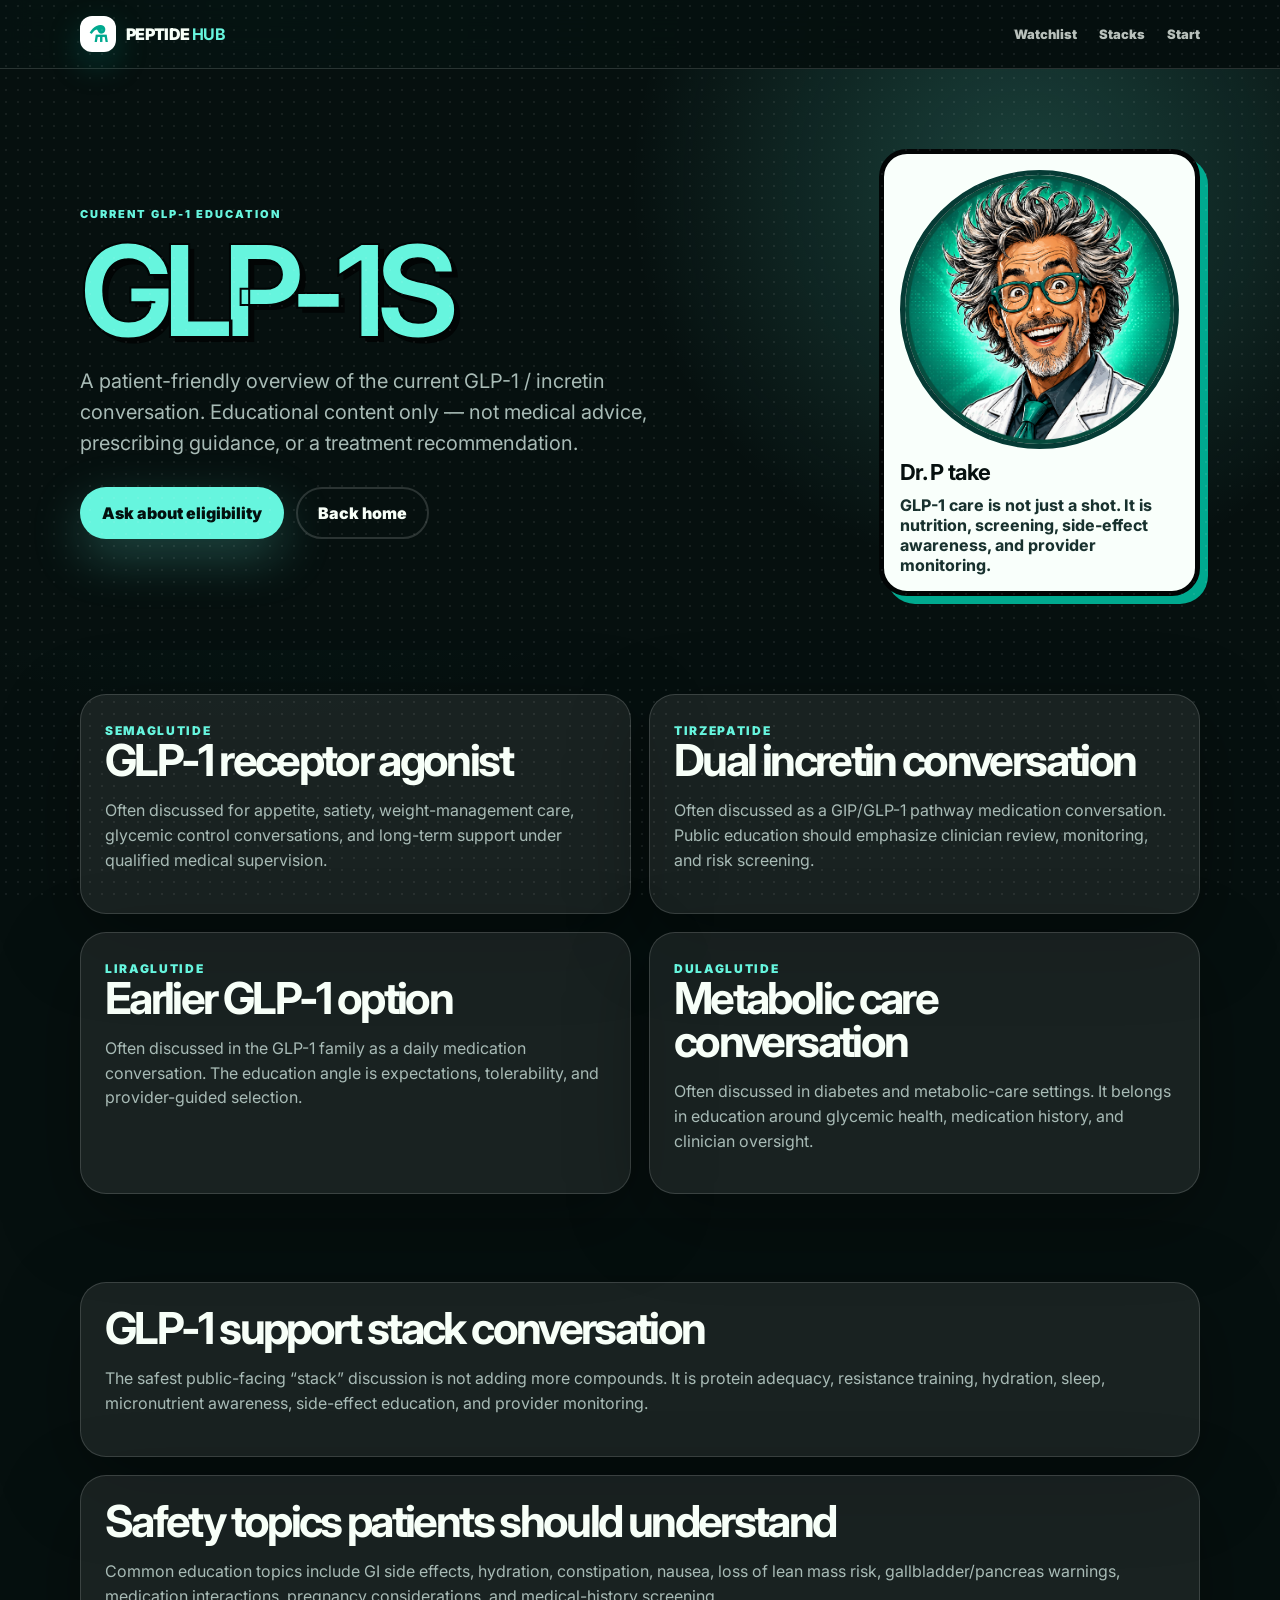
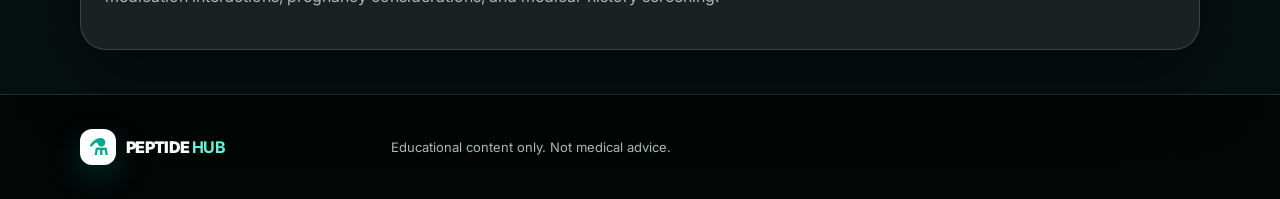
==== glp-1.html @ b8467447 "Add GLP-1 education page" ====
<!doctype html><html lang="en"><head><meta charset="UTF-8"><meta name="viewport" content="width=device-width, initial-scale=1.0"><title>GLP-1 Education | PeptideHubRx</title><meta name="description" content="Educational GLP-1 overview covering semaglutide, tirzepatide, liraglutide, and dulaglutide conversations."><link rel="preconnect" href="https://fonts.googleapis.com"><link rel="preconnect" href="https://fonts.gstatic.com" crossorigin><link href="https://fonts.googleapis.com/css2?family=Inter:wght@400;600;700;800;900&display=swap" rel="stylesheet"><link rel="stylesheet" href="styles.css"><link rel="stylesheet" href="page.css"></head><body><header class="site-header"><nav class="nav container"><a class="brand" href="index.html"><span class="brand-icon">⚗</span><span>PEPTIDE <b>HUB</b></span></a><div class="nav-links open-static"><a href="index.html#watchlist">Watchlist</a><a href="stacks.html">Stacks</a><a href="index.html#contact">Start</a></div></nav></header><main><section class="detail-hero"><div class="container detail-grid"><div><p class="eyebrow">Current GLP-1 education</p><h1>GLP-1s</h1><p class="hero-subhead">A patient-friendly overview of the current GLP-1 / incretin conversation. Educational content only — not medical advice, prescribing guidance, or a treatment recommendation.</p><div class="hero-actions"><a class="btn btn-primary" href="index.html#contact">Ask about eligibility</a><a class="btn btn-secondary" href="index.html">Back home</a></div></div><div class="drp-mini"><img src="0DFFDA9E-B63D-43A8-9CCC-87F499FAFA7E.png" alt="Dr. P"><strong>Dr. P take</strong><span>GLP-1 care is not just a shot. It is nutrition, screening, side-effect awareness, and provider monitoring.</span></div></div></section><section class="detail-section"><div class="container glp-grid"><article class="glp-card"><span>Semaglutide</span><h2>GLP-1 receptor agonist</h2><p>Often discussed for appetite, satiety, weight-management care, glycemic control conversations, and long-term support under qualified medical supervision.</p></article><article class="glp-card"><span>Tirzepatide</span><h2>Dual incretin conversation</h2><p>Often discussed as a GIP/GLP-1 pathway medication conversation. Public education should emphasize clinician review, monitoring, and risk screening.</p></article><article class="glp-card"><span>Liraglutide</span><h2>Earlier GLP-1 option</h2><p>Often discussed in the GLP-1 family as a daily medication conversation. The education angle is expectations, tolerability, and provider-guided selection.</p></article><article class="glp-card"><span>Dulaglutide</span><h2>Metabolic care conversation</h2><p>Often discussed in diabetes and metabolic-care settings. It belongs in education around glycemic health, medication history, and clinician oversight.</p></article></div></section><section class="detail-section"><div class="container detail-content"><article><h2>GLP-1 support stack conversation</h2><p>The safest public-facing “stack” discussion is not adding more compounds. It is protein adequacy, resistance training, hydration, sleep, micronutrient awareness, side-effect education, and provider monitoring.</p></article><article><h2>Safety topics patients should understand</h2><p>Common education topics include GI side effects, hydration, constipation, nausea, loss of lean mass risk, gallbladder/pancreas warnings, medication interactions, pregnancy considerations, and medical-history screening.</p></article></div></section></main><footer class="footer"><div class="container footer-grid"><a class="brand" href="index.html"><span class="brand-icon">⚗</span><span>PEPTIDE <b>HUB</b></span></a><p>Educational content only. Not medical advice.</p></div></footer><script src="script.js"></script></body></html>
---- styles.css ----
:root {
  --bg: #06100f;
  --bg2: #0a1817;
  --ink: #f7fff8;
  --muted: #a8bbb6;
  --teal: #00a98f;
  --teal2: #66f5de;
  --black: #020505;
  --white: #ffffff;
  --line: rgba(255,255,255,.15);
  --card: rgba(255,255,255,.08);
  --shadow: 0 24px 80px rgba(0,0,0,.35);
}
* { box-sizing: border-box; }
html { scroll-behavior: smooth; }
body {
  margin: 0;
  font-family: Inter, system-ui, -apple-system, BlinkMacSystemFont, "Segoe UI", sans-serif;
  background: radial-gradient(circle at 20% 0%, rgba(0,169,143,.18), transparent 35%), var(--bg);
  color: var(--ink);
  overflow-x: hidden;
}
body::before {
  content: "";
  position: fixed;
  inset: 0;
  pointer-events: none;
  opacity: .07;
  background-image: radial-gradient(#fff 1px, transparent 1px);
  background-size: 12px 12px;
  z-index: 999;
}
a { color: inherit; text-decoration: none; }
img, svg { max-width: 100%; display: block; }
.container { width: min(1120px, calc(100% - 32px)); margin: 0 auto; }
.site-header {
  position: sticky;
  top: 0;
  z-index: 50;
  background: rgba(6,16,15,.86);
  border-bottom: 1px solid var(--line);
  backdrop-filter: blur(16px);
}
.nav { min-height: 68px; display: flex; align-items: center; justify-content: space-between; gap: 16px; }
.brand { display: inline-flex; align-items: center; gap: 10px; font-weight: 950; letter-spacing: -.04em; }
.brand b { color: var(--teal2); }
.brand-icon { width: 36px; height: 36px; border-radius: 12px; display: grid; place-items: center; background: var(--white); color: var(--teal); font-size: 22px; box-shadow: 0 12px 32px rgba(0,169,143,.25); }
.nav-links { display: flex; align-items: center; gap: 22px; font-size: 13px; font-weight: 900; color: rgba(247,255,248,.74); }
.nav-cta { padding: 10px 16px; border-radius: 999px; background: var(--white); color: var(--black) !important; }
.nav-toggle { display: none; }

.mobile-hero { min-height: calc(100svh - 68px); display: grid; align-items: center; padding: 42px 0 38px; position: relative; overflow: hidden; }
.mobile-hero::after { content: ""; position: absolute; inset: auto -10% -18% -10%; height: 40%; background: radial-gradient(circle, rgba(102,245,222,.22), transparent 65%); pointer-events: none; }
.hero-wrap { display: grid; grid-template-columns: 1fr .72fr; gap: 42px; align-items: center; position: relative; z-index: 2; }
.eyebrow { margin: 0 0 13px; color: var(--teal2); font-size: 11px; letter-spacing: .18em; text-transform: uppercase; font-weight: 950; }
h1, h2, h3, p { margin-top: 0; }
h1 { font-size: clamp(44px, 7vw, 88px); line-height: .86; letter-spacing: -.085em; margin-bottom: 20px; text-transform: uppercase; }
h2 { font-size: clamp(32px, 4.8vw, 64px); line-height: .92; letter-spacing: -.07em; margin-bottom: 16px; }
h3 { font-size: 24px; line-height: 1; letter-spacing: -.05em; margin-bottom: 8px; }
p { color: var(--muted); line-height: 1.55; }
.hero-subhead { font-size: clamp(16px, 2vw, 20px); max-width: 650px; }
.hero-actions { display: flex; gap: 12px; flex-wrap: wrap; margin-top: 28px; }
.btn { min-height: 52px; display: inline-flex; align-items: center; justify-content: center; padding: 0 20px; border-radius: 999px; font-weight: 950; border: 2px solid transparent; transition: transform .2s ease, box-shadow .2s ease; }
.btn:hover { transform: translateY(-3px); }
.btn-primary { background: var(--teal2); color: #03100e; box-shadow: 0 18px 50px rgba(102,245,222,.25); }
.btn-secondary { background: transparent; border-color: var(--line); color: var(--ink); }
.drp-hero-card { position: relative; border-radius: 34px; padding: 24px; background: linear-gradient(180deg, rgba(255,255,255,.13), rgba(255,255,255,.06)); border: 1px solid var(--line); box-shadow: var(--shadow); overflow: hidden; }
.comic-burst { position: absolute; top: 18px; left: 18px; z-index: 4; background: var(--white); color: var(--black); border: 4px solid var(--black); transform: rotate(-7deg); padding: 7px 14px; font-weight: 950; font-size: 24px; box-shadow: 6px 6px 0 var(--teal); }
.drp-portrait { width: min(100%, 390px); margin: 10px auto 0; }
.drp-label { margin-top: -10px; background: #fff; color: #06100f; border: 4px solid #000; border-radius: 20px; padding: 14px 16px; box-shadow: 8px 8px 0 var(--teal); }
.drp-label strong { display: block; font-size: 20px; letter-spacing: -.04em; }
.drp-label span { display: block; color: #18312e; font-weight: 750; font-size: 13px; margin-top: 4px; }

.trust-strip { padding: 18px 0; background: #020605; border-top: 1px solid var(--line); border-bottom: 1px solid var(--line); }
.trust-grid { display: grid; grid-template-columns: repeat(3, 1fr); gap: 12px; }
.trust-grid div { padding: 16px; border-left: 1px solid var(--line); }
.trust-grid strong { display: block; text-transform: uppercase; font-size: 14px; }
.trust-grid span { color: var(--muted); font-size: 13px; }

.watchlist-section, .comparison-section, .how-section, .final-cta { padding: 82px 0; }
.section-heading { max-width: 760px; margin-bottom: 28px; }
.watchlist-grid { display: grid; grid-template-columns: repeat(3, 1fr); gap: 18px; }
.watch-card { background: #f9fffb; color: #07100f; border: 5px solid #020505; border-radius: 28px; padding: 20px; box-shadow: 10px 10px 0 var(--teal), 0 22px 70px rgba(0,0,0,.28); position: relative; overflow: hidden; }
.watch-card::before { content: ""; position: absolute; inset: 0; opacity: .12; background-image: radial-gradient(#111 1px, transparent 1px); background-size: 9px 9px; pointer-events: none; }
.watch-card > * { position: relative; z-index: 2; }
.watch-top { display: flex; justify-content: space-between; gap: 10px; align-items: center; margin-bottom: 16px; }
.watch-top span { background: #06100f; color: #fff; padding: 7px 10px; border-radius: 999px; text-transform: uppercase; font-size: 11px; font-weight: 950; }
.watch-top b { color: var(--teal); text-transform: uppercase; font-size: 12px; }
.watch-card h3 { font-size: clamp(42px, 5vw, 64px); color: var(--teal); text-transform: uppercase; -webkit-text-stroke: 2px #06100f; text-shadow: 4px 4px 0 #06100f; margin-bottom: 10px; }
.tagline { color: #06100f; background: #06100f; color: #fff; display: inline-block; padding: 8px 11px; border-radius: 999px; font-weight: 950; margin-bottom: 16px; }
ul { list-style: none; padding: 0; margin: 0; display: grid; gap: 10px; }
li { background: #fff; border: 3px solid #06100f; border-radius: 16px; padding: 12px; color: #111; font-weight: 650; line-height: 1.3; }
li strong { color: var(--teal); text-transform: uppercase; }

.comparison-card, .cta-card { border: 1px solid var(--line); border-radius: 34px; background: linear-gradient(135deg, rgba(255,255,255,.12), rgba(255,255,255,.05)); padding: 28px; box-shadow: var(--shadow); }
.comparison-card { display: grid; grid-template-columns: .85fr 1.15fr; gap: 28px; align-items: center; }
.compare-grid { display: grid; grid-template-columns: 1fr 1fr; gap: 16px; }
.compare-grid div { background: #fff; color: #06100f; border: 4px solid #000; border-radius: 24px; padding: 18px; box-shadow: 7px 7px 0 var(--teal); }
.compare-grid h3 { color: var(--teal); font-size: 34px; text-transform: uppercase; -webkit-text-stroke: 1px #06100f; }
.compare-grid p { color: #112421; font-weight: 700; }

.how-grid { display: grid; grid-template-columns: .8fr 1.2fr; gap: 38px; align-items: start; }
.steps-list { display: grid; gap: 14px; }
.step { display: grid; grid-template-columns: 58px 1fr; gap: 16px; align-items: start; padding: 20px; border-radius: 24px; border: 1px solid var(--line); background: var(--card); }
.step span { width: 52px; height: 52px; display: grid; place-items: center; background: var(--teal2); color: #06100f; border-radius: 18px; font-weight: 950; }
.step strong { font-size: 22px; }
.step p { margin: 5px 0 0; }

.cta-card { display: grid; grid-template-columns: .9fr .75fr; gap: 28px; align-items: center; background: radial-gradient(circle at 20% 10%, rgba(102,245,222,.18), transparent 34%), rgba(255,255,255,.08); }
.lead-form { display: grid; gap: 12px; padding: 18px; border-radius: 24px; background: rgba(0,0,0,.32); border: 1px solid var(--line); }
.lead-form label { display: grid; gap: 7px; font-size: 13px; font-weight: 850; }
input, select { width: 100%; min-height: 50px; border: 1px solid var(--line); border-radius: 14px; padding: 0 12px; font: inherit; background: rgba(255,255,255,.1); color: var(--ink); }
select option { color: #06100f; }
.checkbox { grid-template-columns: 18px 1fr !important; color: var(--muted); line-height: 1.35; }
.checkbox input { width: auto; min-height: auto; margin-top: 3px; }
.form-message { color: var(--teal2); font-weight: 900; margin: 0; }
.footer { padding: 34px 0; background: #020605; border-top: 1px solid var(--line); }
.footer-grid { display: grid; grid-template-columns: .35fr 1fr; gap: 28px; align-items: center; }
.footer p { font-size: 13px; margin: 0; }

.reveal { opacity: 0; transform: translateY(22px); transition: opacity .55s ease, transform .55s ease; }
.reveal.in-view { opacity: 1; transform: translateY(0); }

@media (max-width: 860px) {
  .nav-toggle { display: inline-flex; border: 1px solid var(--line); color: var(--ink); background: transparent; border-radius: 999px; padding: 8px 12px; }
  .nav-links { position: absolute; top: 72px; left: 16px; right: 16px; display: none; flex-direction: column; align-items: stretch; padding: 16px; background: rgba(6,16,15,.96); border: 1px solid var(--line); border-radius: 22px; }
  .nav-links.open { display: flex; }
  .hero-wrap, .comparison-card, .how-grid, .cta-card, .footer-grid { grid-template-columns: 1fr; }
  .watchlist-grid { grid-template-columns: 1fr; }
  .trust-grid { grid-template-columns: 1fr; }
  .compare-grid { grid-template-columns: 1fr; }
  .mobile-hero { padding-top: 28px; min-height: auto; }
  .hero-copy { text-align: center; }
  .hero-actions { justify-content: center; }
  .drp-hero-card { max-width: 430px; margin: 0 auto; }
}

@media (max-width: 520px) {
  .container { width: min(100% - 24px, 1120px); }
  .nav { min-height: 62px; }
  .brand { font-size: 15px; }
  .brand-icon { width: 32px; height: 32px; font-size: 20px; }
  h1 { font-size: 42px; line-height: .9; }
  h2 { font-size: 34px; }
  .hero-subhead { font-size: 15.5px; }
  .hero-actions .btn { width: 100%; }
  .drp-hero-card { padding: 16px; border-radius: 26px; }
  .comic-burst { font-size: 20px; box-shadow: 4px 4px 0 var(--teal); }
  .drp-label { box-shadow: 5px 5px 0 var(--teal); }
  .watchlist-section, .comparison-section, .how-section, .final-cta { padding: 58px 0; }
  .watch-card { border-width: 4px; padding: 16px; box-shadow: 6px 6px 0 var(--teal); }
  .watch-card h3 { font-size: 46px; }
  li { font-size: 14px; }
  .trust-grid div { border-left: 0; border-top: 1px solid var(--line); }
  .step { grid-template-columns: 46px 1fr; padding: 16px; }
  .step span { width: 42px; height: 42px; border-radius: 14px; font-size: 12px; }
}

@media (prefers-reduced-motion: reduce) {
  *, *::before, *::after { animation: none !important; transition: none !important; scroll-behavior: auto !important; }
  .reveal { opacity: 1; transform: none; }
}
---- page.css ----
.ticker-wrap{overflow:hidden;background:#f9fffb;color:#06100f;border-top:4px solid #020505;border-bottom:4px solid #020505;white-space:nowrap}.ticker-track{display:inline-flex;gap:22px;align-items:center;min-width:max-content;padding:12px 0;animation:tickerMove 28s linear infinite}.ticker-track span{font-weight:950;text-transform:uppercase;letter-spacing:-.02em;border:3px solid #020505;border-radius:999px;padding:8px 12px;background:#fff;box-shadow:4px 4px 0 var(--teal)}@keyframes tickerMove{from{transform:translateX(0)}to{transform:translateX(-50%)}}.card-link{display:block;color:#07100f}.card-link:hover{transform:translateY(-4px)}.compact-section{padding-top:30px}.stack-feature-card{display:grid;gap:10px;background:#f9fffb;color:#06100f;border:5px solid #020505;border-radius:28px;padding:24px;box-shadow:10px 10px 0 var(--teal);font-weight:900}.stack-feature-card span{color:var(--teal);text-transform:uppercase;letter-spacing:.12em;font-size:12px}.stack-feature-card strong{font-size:clamp(25px,4vw,44px);line-height:1;letter-spacing:-.06em}.stack-feature-card em{font-style:normal;color:#06100f}.detail-hero{padding:80px 0 54px;background:radial-gradient(circle at 80% 20%,rgba(102,245,222,.22),transparent 35%),var(--bg)}.detail-grid{display:grid;grid-template-columns:1fr .42fr;gap:34px;align-items:center}.detail-hero h1{font-size:clamp(64px,11vw,128px);color:var(--teal2);text-transform:uppercase;-webkit-text-stroke:2px #020505;text-shadow:5px 5px 0 #020505}.drp-mini{background:#f9fffb;color:#06100f;border:5px solid #020505;border-radius:28px;padding:16px;box-shadow:8px 8px 0 var(--teal);display:grid;gap:10px}.drp-mini img{border-radius:50%;border:5px solid #063b35}.drp-mini strong{font-size:22px;letter-spacing:-.04em}.drp-mini span{color:#18312e;font-weight:750}.detail-section{padding:44px 0}.detail-content{display:grid;gap:18px}.detail-content article,.stack-card,.glp-card{background:rgba(255,255,255,.08);border:1px solid var(--line);border-radius:26px;padding:24px;box-shadow:var(--shadow)}.detail-content h2,.stack-card h2,.glp-card h2{font-size:clamp(28px,4vw,44px);line-height:.98;letter-spacing:-.06em}.detail-content p,.stack-card p,.glp-card p{font-size:16px}.stack-library,.glp-grid{display:grid;grid-template-columns:repeat(2,1fr);gap:18px}.stack-card span,.glp-card span{color:var(--teal2);text-transform:uppercase;font-size:12px;letter-spacing:.14em;font-weight:950}.stack-card a{display:inline-flex;margin:10px 10px 0 0;background:var(--teal2);color:#06100f;border-radius:999px;padding:9px 12px;font-weight:950}.compare-grid a{background:#fff;color:#06100f;border:4px solid #000;border-radius:24px;padding:18px;box-shadow:7px 7px 0 var(--teal);display:block}.open-static{display:flex!important;position:static!important;background:transparent!important;border:0!important;padding:0!important}@media(max-width:860px){.ticker-track{animation-duration:36s}.detail-grid,.stack-library,.glp-grid{grid-template-columns:1fr}.detail-hero{padding-top:50px}.open-static{gap:12px;font-size:12px}.drp-mini{max-width:340px;margin:0 auto}.stack-feature-card{box-shadow:6px 6px 0 var(--teal)}}@media(prefers-reduced-motion:reduce){.ticker-track{animation:none}}
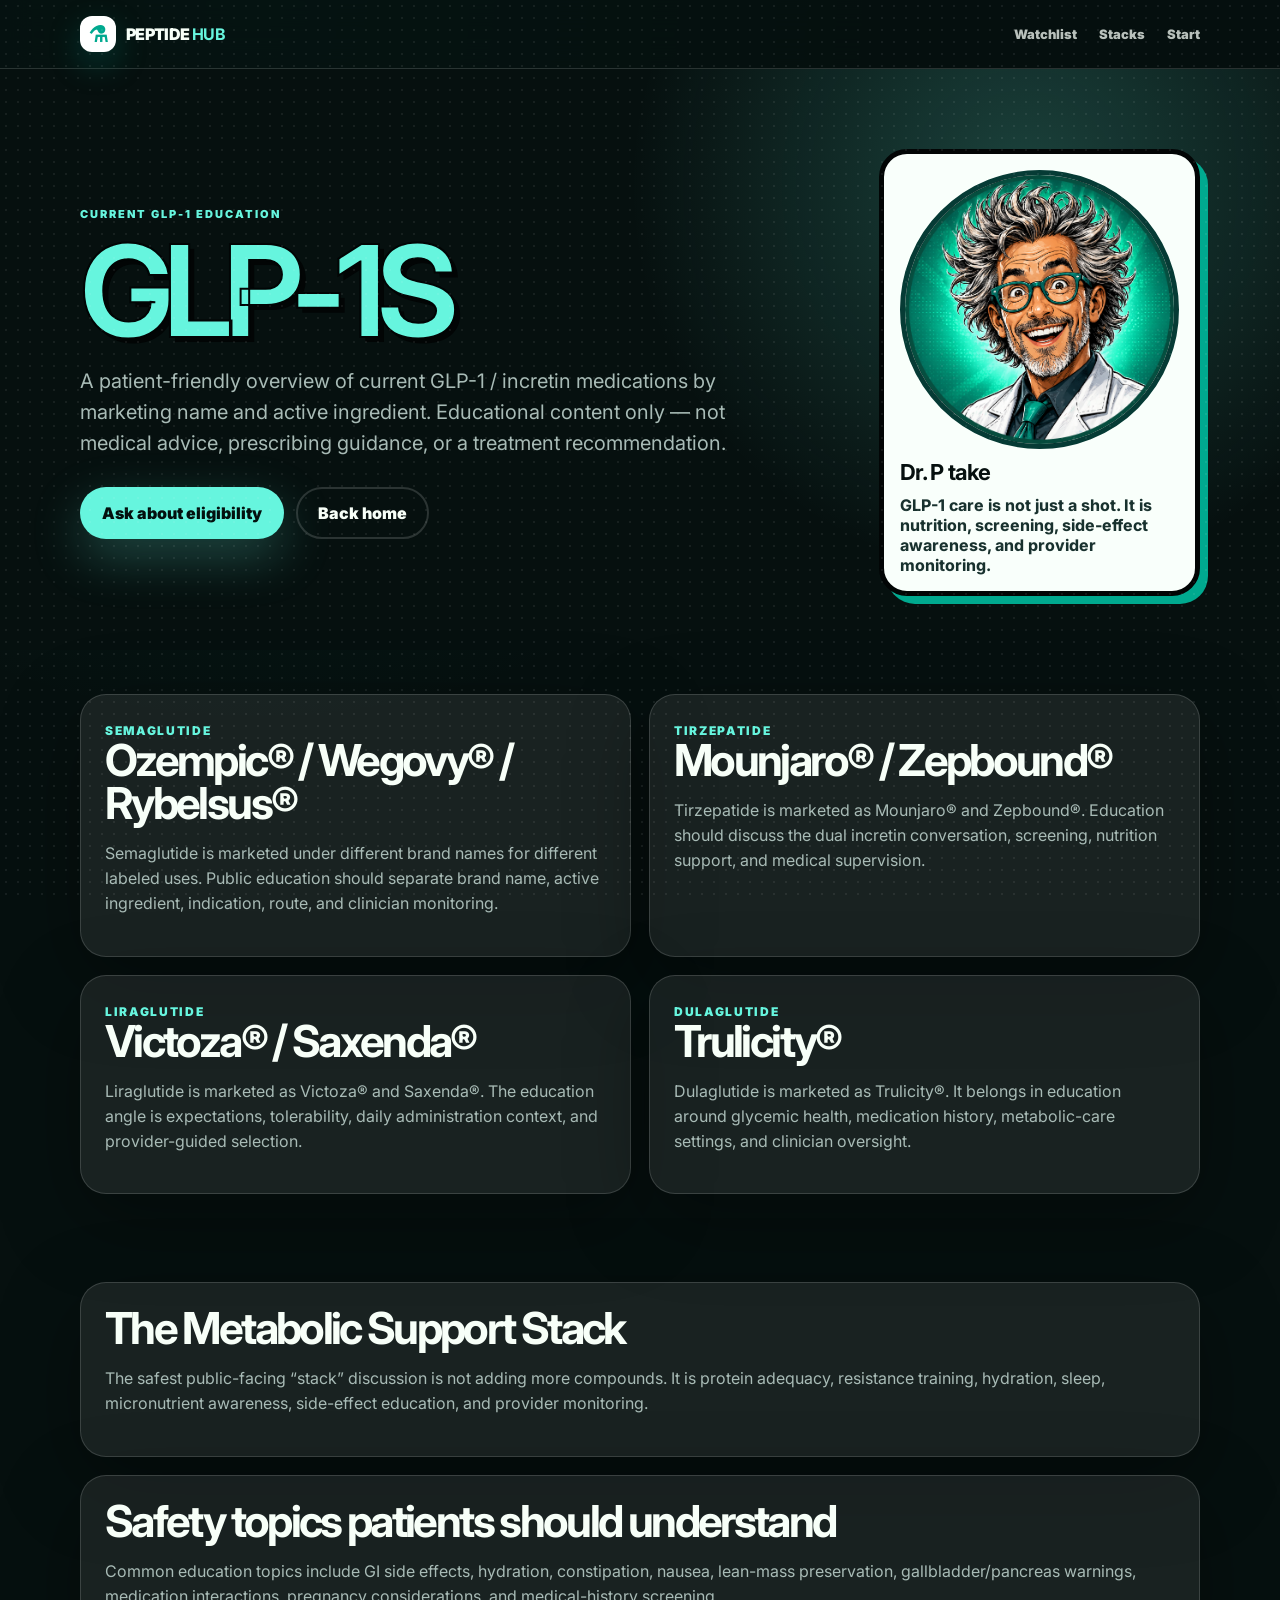
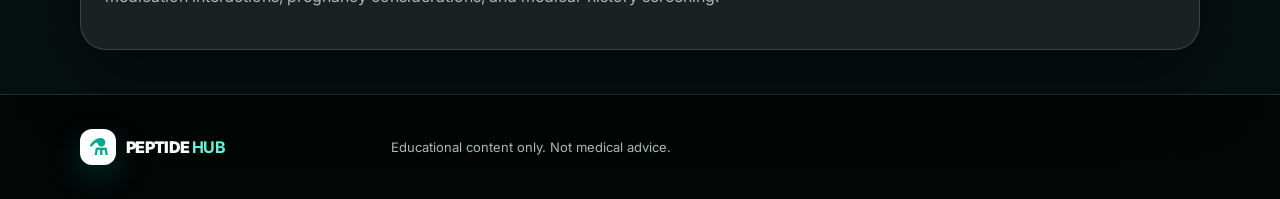
==== commit ca16bff8: "Update GLP1 page with marketing names" ====
--- a/glp-1.html
+++ b/glp-1.html
@@ -1 +1 @@
-<!doctype html><html lang="en"><head><meta charset="UTF-8"><meta name="viewport" content="width=device-width, initial-scale=1.0"><title>GLP-1 Education | PeptideHubRx</title><meta name="description" content="Educational GLP-1 overview covering semaglutide, tirzepatide, liraglutide, and dulaglutide conversations."><link rel="preconnect" href="https://fonts.googleapis.com"><link rel="preconnect" href="https://fonts.gstatic.com" crossorigin><link href="https://fonts.googleapis.com/css2?family=Inter:wght@400;600;700;800;900&display=swap" rel="stylesheet"><link rel="stylesheet" href="styles.css"><link rel="stylesheet" href="page.css"></head><body><header class="site-header"><nav class="nav container"><a class="brand" href="index.html"><span class="brand-icon">⚗</span><span>PEPTIDE <b>HUB</b></span></a><div class="nav-links open-static"><a href="index.html#watchlist">Watchlist</a><a href="stacks.html">Stacks</a><a href="index.html#contact">Start</a></div></nav></header><main><section class="detail-hero"><div class="container detail-grid"><div><p class="eyebrow">Current GLP-1 education</p><h1>GLP-1s</h1><p class="hero-subhead">A patient-friendly overview of the current GLP-1 / incretin conversation. Educational content only — not medical advice, prescribing guidance, or a treatment recommendation.</p><div class="hero-actions"><a class="btn btn-primary" href="index.html#contact">Ask about eligibility</a><a class="btn btn-secondary" href="index.html">Back home</a></div></div><div class="drp-mini"><img src="0DFFDA9E-B63D-43A8-9CCC-87F499FAFA7E.png" alt="Dr. P"><strong>Dr. P take</strong><span>GLP-1 care is not just a shot. It is nutrition, screening, side-effect awareness, and provider monitoring.</span></div></div></section><section class="detail-section"><div class="container glp-grid"><article class="glp-card"><span>Semaglutide</span><h2>GLP-1 receptor agonist</h2><p>Often discussed for appetite, satiety, weight-management care, glycemic control conversations, and long-term support under qualified medical supervision.</p></article><article class="glp-card"><span>Tirzepatide</span><h2>Dual incretin conversation</h2><p>Often discussed as a GIP/GLP-1 pathway medication conversation. Public education should emphasize clinician review, monitoring, and risk screening.</p></article><article class="glp-card"><span>Liraglutide</span><h2>Earlier GLP-1 option</h2><p>Often discussed in the GLP-1 family as a daily medication conversation. The education angle is expectations, tolerability, and provider-guided selection.</p></article><article class="glp-card"><span>Dulaglutide</span><h2>Metabolic care conversation</h2><p>Often discussed in diabetes and metabolic-care settings. It belongs in education around glycemic health, medication history, and clinician oversight.</p></article></div></section><section class="detail-section"><div class="container detail-content"><article><h2>GLP-1 support stack conversation</h2><p>The safest public-facing “stack” discussion is not adding more compounds. It is protein adequacy, resistance training, hydration, sleep, micronutrient awareness, side-effect education, and provider monitoring.</p></article><article><h2>Safety topics patients should understand</h2><p>Common education topics include GI side effects, hydration, constipation, nausea, loss of lean mass risk, gallbladder/pancreas warnings, medication interactions, pregnancy considerations, and medical-history screening.</p></article></div></section></main><footer class="footer"><div class="container footer-grid"><a class="brand" href="index.html"><span class="brand-icon">⚗</span><span>PEPTIDE <b>HUB</b></span></a><p>Educational content only. Not medical advice.</p></div></footer><script src="script.js"></script></body></html>+<!doctype html><html lang="en"><head><meta charset="UTF-8"><meta name="viewport" content="width=device-width, initial-scale=1.0"><title>GLP-1 Education | PeptideHubRx</title><meta name="description" content="Educational GLP-1 overview covering Ozempic, Wegovy, Rybelsus, Mounjaro, Zepbound, Saxenda, Victoza, Trulicity, and their active ingredients."><link rel="preconnect" href="https://fonts.googleapis.com"><link rel="preconnect" href="https://fonts.gstatic.com" crossorigin><link href="https://fonts.googleapis.com/css2?family=Inter:wght@400;600;700;800;900&display=swap" rel="stylesheet"><link rel="stylesheet" href="styles.css"></head><body><header class="site-header"><nav class="nav container"><a class="brand" href="index.html"><span class="brand-icon">⚗</span><span>PEPTIDE <b>HUB</b></span></a><div class="nav-links open-static"><a href="index.html#watchlist">Watchlist</a><a href="stacks.html">Stacks</a><a href="index.html#contact">Start</a></div></nav></header><main><section class="detail-hero"><div class="container detail-grid"><div><p class="eyebrow">Current GLP-1 education</p><h1>GLP-1s</h1><p class="hero-subhead">A patient-friendly overview of current GLP-1 / incretin medications by marketing name and active ingredient. Educational content only — not medical advice, prescribing guidance, or a treatment recommendation.</p><div class="hero-actions"><a class="btn btn-primary" href="index.html#contact">Ask about eligibility</a><a class="btn btn-secondary" href="index.html">Back home</a></div></div><div class="drp-mini"><img src="0DFFDA9E-B63D-43A8-9CCC-87F499FAFA7E.png" alt="Dr. P"><strong>Dr. P take</strong><span>GLP-1 care is not just a shot. It is nutrition, screening, side-effect awareness, and provider monitoring.</span></div></div></section><section class="detail-section"><div class="container glp-grid"><article class="glp-card"><span>Semaglutide</span><h2>Ozempic® / Wegovy® / Rybelsus®</h2><p>Semaglutide is marketed under different brand names for different labeled uses. Public education should separate brand name, active ingredient, indication, route, and clinician monitoring.</p></article><article class="glp-card"><span>Tirzepatide</span><h2>Mounjaro® / Zepbound®</h2><p>Tirzepatide is marketed as Mounjaro® and Zepbound®. Education should discuss the dual incretin conversation, screening, nutrition support, and medical supervision.</p></article><article class="glp-card"><span>Liraglutide</span><h2>Victoza® / Saxenda®</h2><p>Liraglutide is marketed as Victoza® and Saxenda®. The education angle is expectations, tolerability, daily administration context, and provider-guided selection.</p></article><article class="glp-card"><span>Dulaglutide</span><h2>Trulicity®</h2><p>Dulaglutide is marketed as Trulicity®. It belongs in education around glycemic health, medication history, metabolic-care settings, and clinician oversight.</p></article></div></section><section class="detail-section"><div class="container detail-content"><article><h2>The Metabolic Support Stack</h2><p>The safest public-facing “stack” discussion is not adding more compounds. It is protein adequacy, resistance training, hydration, sleep, micronutrient awareness, side-effect education, and provider monitoring.</p></article><article><h2>Safety topics patients should understand</h2><p>Common education topics include GI side effects, hydration, constipation, nausea, lean-mass preservation, gallbladder/pancreas warnings, medication interactions, pregnancy considerations, and medical-history screening.</p></article></div></section></main><footer class="footer"><div class="container footer-grid"><a class="brand" href="index.html"><span class="brand-icon">⚗</span><span>PEPTIDE <b>HUB</b></span></a><p>Educational content only. Not medical advice.</p></div></footer><script src="script.js"></script></body></html>
--- a/styles.css
+++ b/styles.css
@@ -48,7 +48,6 @@
 .nav-links { display: flex; align-items: center; gap: 22px; font-size: 13px; font-weight: 900; color: rgba(247,255,248,.74); }
 .nav-cta { padding: 10px 16px; border-radius: 999px; background: var(--white); color: var(--black) !important; }
 .nav-toggle { display: none; }
-
 .mobile-hero { min-height: calc(100svh - 68px); display: grid; align-items: center; padding: 42px 0 38px; position: relative; overflow: hidden; }
 .mobile-hero::after { content: ""; position: absolute; inset: auto -10% -18% -10%; height: 40%; background: radial-gradient(circle, rgba(102,245,222,.22), transparent 65%); pointer-events: none; }
 .hero-wrap { display: grid; grid-template-columns: 1fr .72fr; gap: 42px; align-items: center; position: relative; z-index: 2; }
@@ -70,42 +69,38 @@
 .drp-label { margin-top: -10px; background: #fff; color: #06100f; border: 4px solid #000; border-radius: 20px; padding: 14px 16px; box-shadow: 8px 8px 0 var(--teal); }
 .drp-label strong { display: block; font-size: 20px; letter-spacing: -.04em; }
 .drp-label span { display: block; color: #18312e; font-weight: 750; font-size: 13px; margin-top: 4px; }
-
 .trust-strip { padding: 18px 0; background: #020605; border-top: 1px solid var(--line); border-bottom: 1px solid var(--line); }
 .trust-grid { display: grid; grid-template-columns: repeat(3, 1fr); gap: 12px; }
 .trust-grid div { padding: 16px; border-left: 1px solid var(--line); }
 .trust-grid strong { display: block; text-transform: uppercase; font-size: 14px; }
 .trust-grid span { color: var(--muted); font-size: 13px; }
-
 .watchlist-section, .comparison-section, .how-section, .final-cta { padding: 82px 0; }
 .section-heading { max-width: 760px; margin-bottom: 28px; }
 .watchlist-grid { display: grid; grid-template-columns: repeat(3, 1fr); gap: 18px; }
-.watch-card { background: #f9fffb; color: #07100f; border: 5px solid #020505; border-radius: 28px; padding: 20px; box-shadow: 10px 10px 0 var(--teal), 0 22px 70px rgba(0,0,0,.28); position: relative; overflow: hidden; }
+.watch-card { background: #f9fffb; color: #07100f; border: 5px solid #020505; border-radius: 28px; padding: 20px; box-shadow: 10px 10px 0 var(--teal), 0 22px 70px rgba(0,0,0,.28); position: relative; overflow: hidden; transition: transform .2s ease; }
+.watch-card:hover { transform: translateY(-4px); }
 .watch-card::before { content: ""; position: absolute; inset: 0; opacity: .12; background-image: radial-gradient(#111 1px, transparent 1px); background-size: 9px 9px; pointer-events: none; }
 .watch-card > * { position: relative; z-index: 2; }
 .watch-top { display: flex; justify-content: space-between; gap: 10px; align-items: center; margin-bottom: 16px; }
 .watch-top span { background: #06100f; color: #fff; padding: 7px 10px; border-radius: 999px; text-transform: uppercase; font-size: 11px; font-weight: 950; }
 .watch-top b { color: var(--teal); text-transform: uppercase; font-size: 12px; }
 .watch-card h3 { font-size: clamp(42px, 5vw, 64px); color: var(--teal); text-transform: uppercase; -webkit-text-stroke: 2px #06100f; text-shadow: 4px 4px 0 #06100f; margin-bottom: 10px; }
-.tagline { color: #06100f; background: #06100f; color: #fff; display: inline-block; padding: 8px 11px; border-radius: 999px; font-weight: 950; margin-bottom: 16px; }
+.tagline { background: #06100f; color: #fff; display: inline-block; padding: 8px 11px; border-radius: 999px; font-weight: 950; margin-bottom: 16px; }
 ul { list-style: none; padding: 0; margin: 0; display: grid; gap: 10px; }
 li { background: #fff; border: 3px solid #06100f; border-radius: 16px; padding: 12px; color: #111; font-weight: 650; line-height: 1.3; }
 li strong { color: var(--teal); text-transform: uppercase; }
-
 .comparison-card, .cta-card { border: 1px solid var(--line); border-radius: 34px; background: linear-gradient(135deg, rgba(255,255,255,.12), rgba(255,255,255,.05)); padding: 28px; box-shadow: var(--shadow); }
 .comparison-card { display: grid; grid-template-columns: .85fr 1.15fr; gap: 28px; align-items: center; }
 .compare-grid { display: grid; grid-template-columns: 1fr 1fr; gap: 16px; }
-.compare-grid div { background: #fff; color: #06100f; border: 4px solid #000; border-radius: 24px; padding: 18px; box-shadow: 7px 7px 0 var(--teal); }
+.compare-grid div, .compare-grid a { background: #fff; color: #06100f; border: 4px solid #000; border-radius: 24px; padding: 18px; box-shadow: 7px 7px 0 var(--teal); display: block; }
 .compare-grid h3 { color: var(--teal); font-size: 34px; text-transform: uppercase; -webkit-text-stroke: 1px #06100f; }
 .compare-grid p { color: #112421; font-weight: 700; }
-
 .how-grid { display: grid; grid-template-columns: .8fr 1.2fr; gap: 38px; align-items: start; }
 .steps-list { display: grid; gap: 14px; }
 .step { display: grid; grid-template-columns: 58px 1fr; gap: 16px; align-items: start; padding: 20px; border-radius: 24px; border: 1px solid var(--line); background: var(--card); }
 .step span { width: 52px; height: 52px; display: grid; place-items: center; background: var(--teal2); color: #06100f; border-radius: 18px; font-weight: 950; }
 .step strong { font-size: 22px; }
 .step p { margin: 5px 0 0; }
-
 .cta-card { display: grid; grid-template-columns: .9fr .75fr; gap: 28px; align-items: center; background: radial-gradient(circle at 20% 10%, rgba(102,245,222,.18), transparent 34%), rgba(255,255,255,.08); }
 .lead-form { display: grid; gap: 12px; padding: 18px; border-radius: 24px; background: rgba(0,0,0,.32); border: 1px solid var(--line); }
 .lead-form label { display: grid; gap: 7px; font-size: 13px; font-weight: 850; }
@@ -117,15 +112,15 @@
 .footer { padding: 34px 0; background: #020605; border-top: 1px solid var(--line); }
 .footer-grid { display: grid; grid-template-columns: .35fr 1fr; gap: 28px; align-items: center; }
 .footer p { font-size: 13px; margin: 0; }
-
 .reveal { opacity: 0; transform: translateY(22px); transition: opacity .55s ease, transform .55s ease; }
 .reveal.in-view { opacity: 1; transform: translateY(0); }
-
+.ticker-wrap{overflow:hidden;background:#f9fffb;color:#06100f;border-top:4px solid #020505;border-bottom:4px solid #020505;white-space:nowrap}.ticker-track{display:inline-flex;gap:22px;align-items:center;min-width:max-content;padding:12px 0;animation:tickerMove 28s linear infinite}.ticker-track span{font-weight:950;text-transform:uppercase;letter-spacing:-.02em;border:3px solid #020505;border-radius:999px;padding:8px 12px;background:#fff;box-shadow:4px 4px 0 var(--teal)}@keyframes tickerMove{from{transform:translateX(0)}to{transform:translateX(-50%)}}
+.card-link{display:block;color:#07100f}.compact-section{padding-top:30px}.stack-feature-card{display:grid;gap:10px;background:#f9fffb;color:#06100f;border:5px solid #020505;border-radius:28px;padding:24px;box-shadow:10px 10px 0 var(--teal);font-weight:900}.stack-feature-card span{color:var(--teal);text-transform:uppercase;letter-spacing:.12em;font-size:12px}.stack-feature-card strong{font-size:clamp(25px,4vw,44px);line-height:1;letter-spacing:-.06em}.stack-feature-card em{font-style:normal;color:#06100f}.detail-hero{padding:80px 0 54px;background:radial-gradient(circle at 80% 20%,rgba(102,245,222,.22),transparent 35%),var(--bg)}.detail-grid{display:grid;grid-template-columns:1fr .42fr;gap:34px;align-items:center}.detail-hero h1{font-size:clamp(64px,11vw,128px);color:var(--teal2);text-transform:uppercase;-webkit-text-stroke:2px #020505;text-shadow:5px 5px 0 #020505}.drp-mini{background:#f9fffb;color:#06100f;border:5px solid #020505;border-radius:28px;padding:16px;box-shadow:8px 8px 0 var(--teal);display:grid;gap:10px}.drp-mini img{border-radius:50%;border:5px solid #063b35}.drp-mini strong{font-size:22px;letter-spacing:-.04em}.drp-mini span{color:#18312e;font-weight:750}.detail-section{padding:44px 0}.detail-content{display:grid;gap:18px}.detail-content article,.stack-card,.glp-card{background:rgba(255,255,255,.08);border:1px solid var(--line);border-radius:26px;padding:24px;box-shadow:var(--shadow)}.detail-content h2,.stack-card h2,.glp-card h2{font-size:clamp(28px,4vw,44px);line-height:.98;letter-spacing:-.06em}.detail-content p,.stack-card p,.glp-card p{font-size:16px}.stack-library,.glp-grid{display:grid;grid-template-columns:repeat(2,1fr);gap:18px}.stack-card span,.glp-card span{color:var(--teal2);text-transform:uppercase;font-size:12px;letter-spacing:.14em;font-weight:950}.stack-card a{display:inline-flex;margin:10px 10px 0 0;background:var(--teal2);color:#06100f;border-radius:999px;padding:9px 12px;font-weight:950}.open-static{display:flex!important;position:static!important;background:transparent!important;border:0!important;padding:0!important}
 @media (max-width: 860px) {
   .nav-toggle { display: inline-flex; border: 1px solid var(--line); color: var(--ink); background: transparent; border-radius: 999px; padding: 8px 12px; }
   .nav-links { position: absolute; top: 72px; left: 16px; right: 16px; display: none; flex-direction: column; align-items: stretch; padding: 16px; background: rgba(6,16,15,.96); border: 1px solid var(--line); border-radius: 22px; }
   .nav-links.open { display: flex; }
-  .hero-wrap, .comparison-card, .how-grid, .cta-card, .footer-grid { grid-template-columns: 1fr; }
+  .hero-wrap, .comparison-card, .how-grid, .cta-card, .footer-grid, .detail-grid, .stack-library, .glp-grid { grid-template-columns: 1fr; }
   .watchlist-grid { grid-template-columns: 1fr; }
   .trust-grid { grid-template-columns: 1fr; }
   .compare-grid { grid-template-columns: 1fr; }
@@ -133,8 +128,8 @@
   .hero-copy { text-align: center; }
   .hero-actions { justify-content: center; }
   .drp-hero-card { max-width: 430px; margin: 0 auto; }
+  .ticker-track{animation-duration:36s}.detail-hero{padding-top:50px}.open-static{gap:12px;font-size:12px}.drp-mini{max-width:340px;margin:0 auto}.stack-feature-card{box-shadow:6px 6px 0 var(--teal)}
 }
-
 @media (max-width: 520px) {
   .container { width: min(100% - 24px, 1120px); }
   .nav { min-height: 62px; }
@@ -155,8 +150,8 @@
   .step { grid-template-columns: 46px 1fr; padding: 16px; }
   .step span { width: 42px; height: 42px; border-radius: 14px; font-size: 12px; }
 }
-
 @media (prefers-reduced-motion: reduce) {
   *, *::before, *::after { animation: none !important; transition: none !important; scroll-behavior: auto !important; }
   .reveal { opacity: 1; transform: none; }
+  .ticker-track{animation:none}
 }
